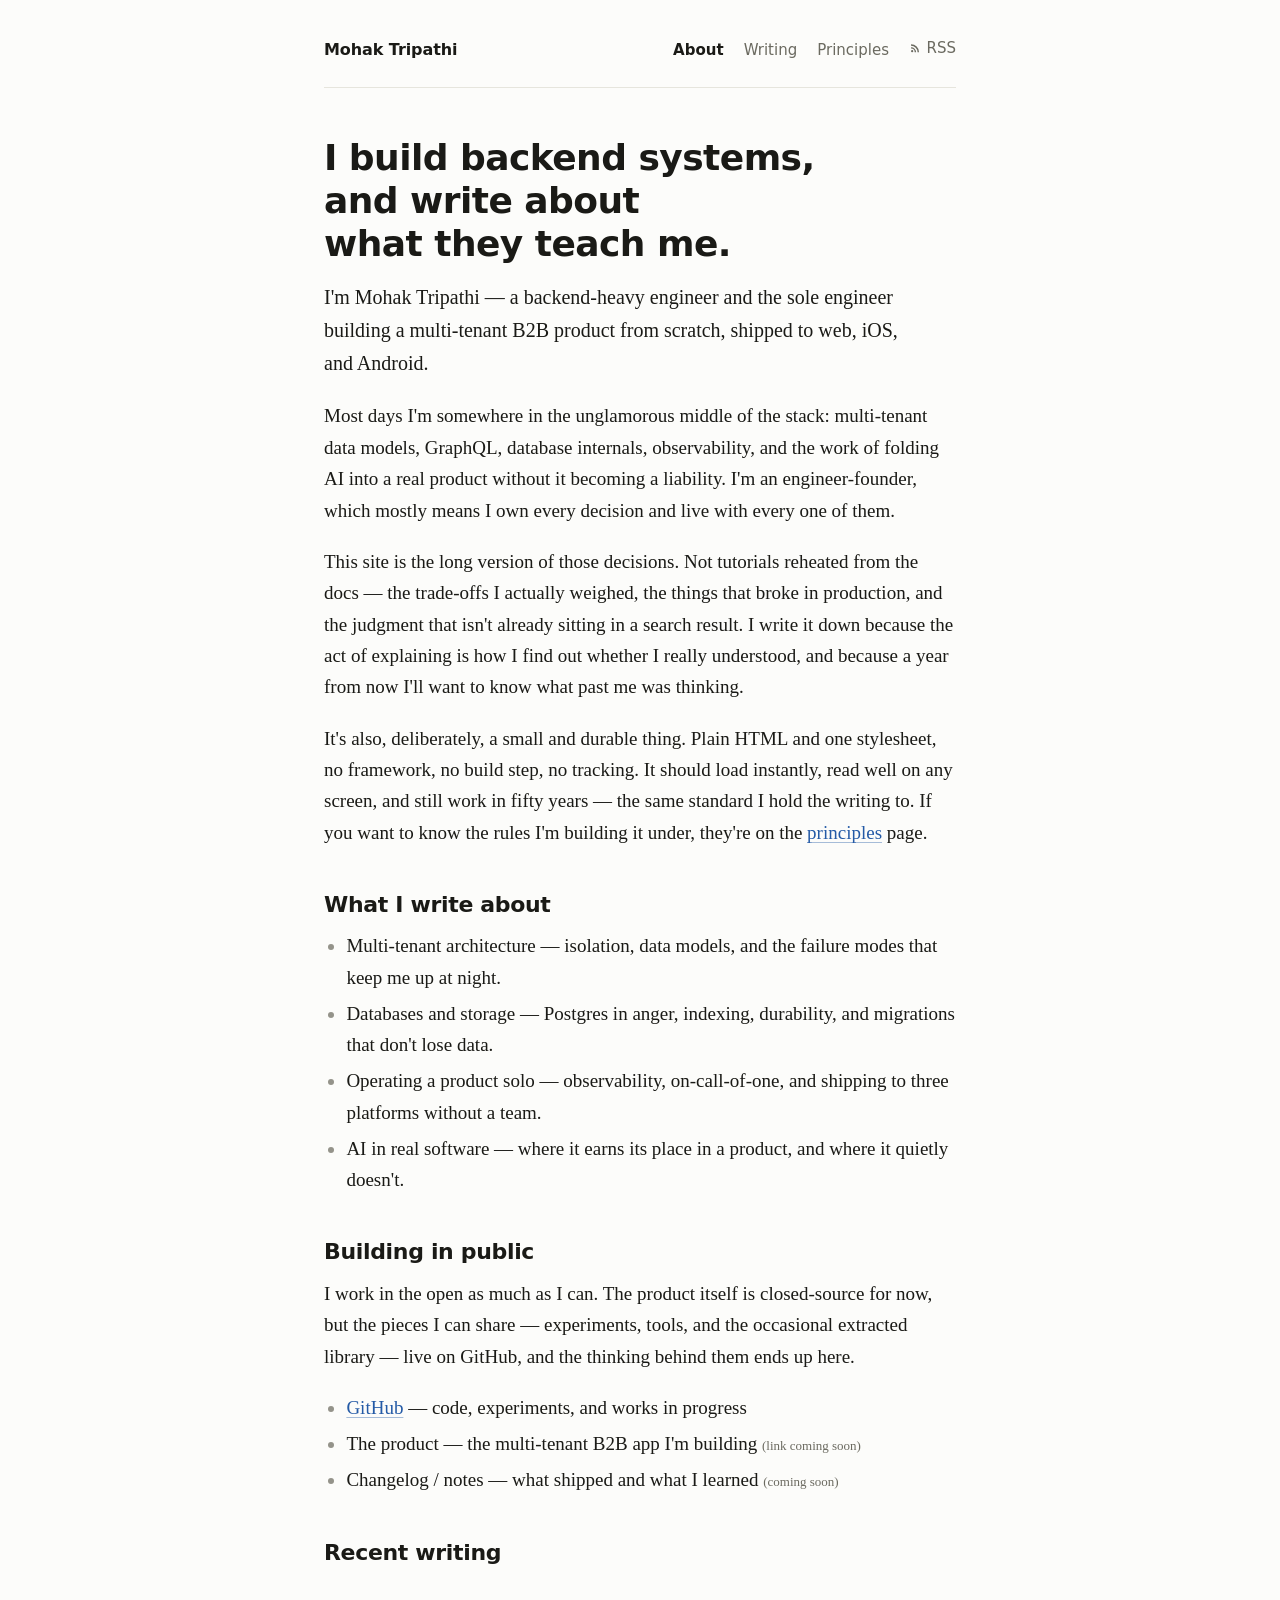
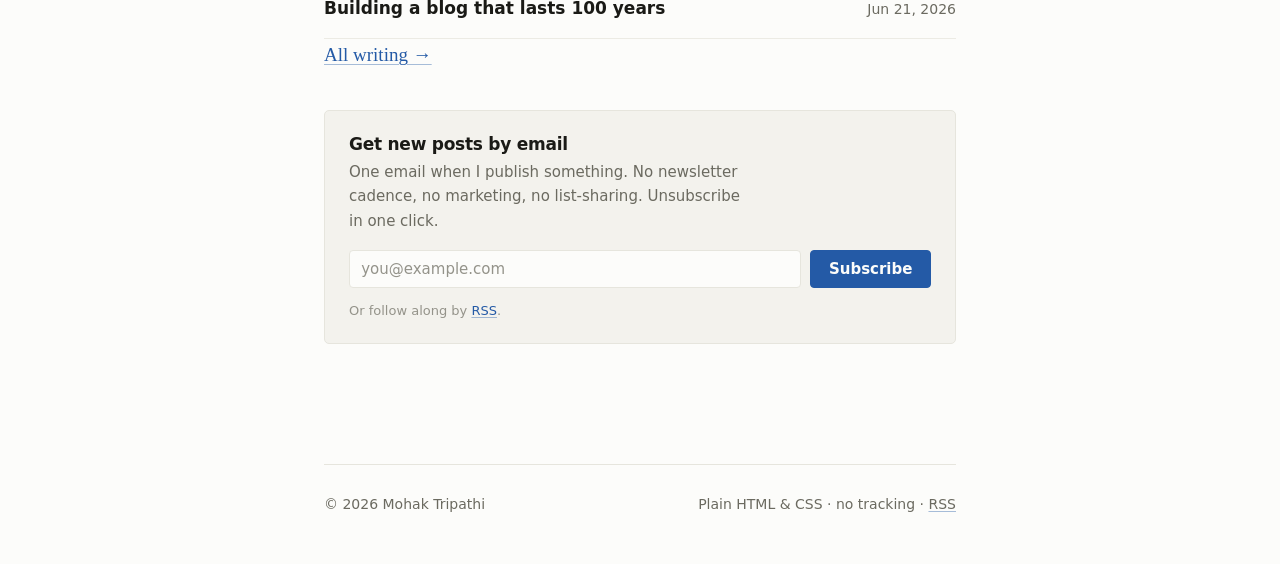
==== index.html @ 9422365d "blog setup with dummy data" ====
<!DOCTYPE html>
<html lang="en">
<head>
  <meta charset="utf-8">
  <meta name="viewport" content="width=device-width, initial-scale=1">
  <title>Mohak Tripathi</title>
  <meta name="description" content="Mohak Tripathi — backend engineer and solo founder. Writing about multi-tenant systems, databases, and building a product in public.">
  <meta name="color-scheme" content="light dark">

  <!-- Open Graph -->
  <meta property="og:type" content="website">
  <meta property="og:title" content="Mohak Tripathi">
  <meta property="og:description" content="Backend engineer and solo founder. Writing about multi-tenant systems, databases, and building a product in public.">
  <meta property="og:url" content="https://mohaktripathi.com/">
  <meta property="og:image" content="https://mohaktripathi.com/assets/og-image.svg">

  <!-- Twitter -->
  <meta name="twitter:card" content="summary_large_image">
  <meta name="twitter:title" content="Mohak Tripathi">
  <meta name="twitter:description" content="Backend engineer and solo founder. Writing about multi-tenant systems, databases, and building a product in public.">
  <meta name="twitter:image" content="https://mohaktripathi.com/assets/og-image.svg">

  <link rel="canonical" href="https://mohaktripathi.com/">
  <link rel="stylesheet" href="/style.css">
  <link rel="icon" type="image/svg+xml" href="/assets/favicon.svg">
  <link rel="alternate" type="application/rss+xml" title="Mohak Tripathi — RSS" href="/feed.xml">
</head>
<body>
  <a class="skip-link" href="#main">Skip to content</a>
  <div class="page">
    <header class="site-header">
      <p class="site-title"><a href="/">Mohak Tripathi</a></p>
      <nav class="site-nav" aria-label="Primary">
        <a href="/" aria-current="page">About</a>
        <a href="/blog/">Writing</a>
        <a href="/principles/">Principles</a>
        <a href="/feed.xml"><svg class="rss-icon" viewBox="0 0 24 24" aria-hidden="true"><path d="M6.18 15.64a2.18 2.18 0 1 1 0 4.36 2.18 2.18 0 0 1 0-4.36zM4 4.44A15.56 15.56 0 0 1 19.56 20h-2.83A12.73 12.73 0 0 0 4 7.27V4.44zm0 5.66A9.9 9.9 0 0 1 13.9 20h-2.83A7.07 7.07 0 0 0 4 12.93V10.1z"/></svg>RSS</a>
      </nav>
    </header>

    <main id="main" class="intro">
      <h1>I build backend systems, and write about what they teach me.</h1>
      <p class="lede">
        I'm Mohak Tripathi — a backend-heavy engineer and the sole engineer building a
        multi-tenant B2B product from scratch, shipped to web, iOS, and Android.
      </p>

      <p>
        Most days I'm somewhere in the unglamorous middle of the stack: multi-tenant
        data models, GraphQL, database internals, observability, and the work of folding
        AI into a real product without it becoming a liability. I'm an engineer-founder,
        which mostly means I own every decision and live with every one of them.
      </p>

      <p>
        This site is the long version of those decisions. Not tutorials reheated from the
        docs — the trade-offs I actually weighed, the things that broke in production, and
        the judgment that isn't already sitting in a search result. I write it down because
        the act of explaining is how I find out whether I really understood, and because a
        year from now I'll want to know what past me was thinking.
      </p>

      <p>
        It's also, deliberately, a small and durable thing. Plain HTML and one stylesheet,
        no framework, no build step, no tracking. It should load instantly, read well on
        any screen, and still work in fifty years — the same standard I hold the writing to.
        If you want to know the rules I'm building it under, they're on the
        <a href="/principles/">principles</a> page.
      </p>

      <h2>What I write about</h2>
      <ul>
        <li>Multi-tenant architecture — isolation, data models, and the failure modes that keep me up at night.</li>
        <li>Databases and storage — Postgres in anger, indexing, durability, and migrations that don't lose data.</li>
        <li>Operating a product solo — observability, on-call-of-one, and shipping to three platforms without a team.</li>
        <li>AI in real software — where it earns its place in a product, and where it quietly doesn't.</li>
      </ul>

      <h2>Building in public</h2>
      <p>
        I work in the open as much as I can. The product itself is closed-source for now,
        but the pieces I can share — experiments, tools, and the occasional extracted
        library — live on GitHub, and the thinking behind them ends up here.
      </p>
      <ul>
        <li><a href="https://github.com/Mohak-Tripathi">GitHub</a> — code, experiments, and works in progress</li>
        <li>The product — the multi-tenant B2B app I'm building <small>(link coming soon)</small></li>
        <li>Changelog / notes — what shipped and what I learned <small>(coming soon)</small></li>
      </ul>

      <h2>Recent writing</h2>
      <ul class="post-list">
        <li>
          <a href="/blog/building-a-blog-that-lasts-100-years/">Building a blog that lasts 100 years</a>
          <time datetime="2026-06-21">Jun 21, 2026</time>
        </li>
      </ul>
      <p><a href="/blog/">All writing →</a></p>

      <section class="subscribe" aria-labelledby="sub-home">
        <h2 id="sub-home">Get new posts by email</h2>
        <p>One email when I publish something. No newsletter cadence, no marketing, no list-sharing. Unsubscribe in one click.</p>
        <form action="#" method="post">
          <label for="email-home" class="skip-link">Email address</label>
          <input id="email-home" type="email" name="email" placeholder="you@example.com" autocomplete="email" required>
          <button type="submit">Subscribe</button>
        </form>
        <p class="fineprint">Or follow along by <a href="/feed.xml">RSS</a>.</p>
      </section>
    </main>

    <footer class="site-footer">
      <span>© 2026 Mohak Tripathi</span>
      <span>Plain HTML &amp; CSS · no tracking · <a href="/feed.xml">RSS</a></span>
    </footer>
  </div>
</body>
</html>
---- style.css ----
/* ===========================================================================
   Mohak Tripathi — style.css
   One file. System fonts. No build, no deps, no tracking. Light + dark.
   Designed to be calm, readable, and still correct in 50 years.

   The principles this site is built on, applied to its own CSS:
     · Clarity      — one column, clear hierarchy, nothing competes with words.
     · Durability   — system fonts, hex colors, plain selectors. No trends.
     · Simplicity   — one accent, used only for links. Restraint is the design.
   =========================================================================== */

:root {
  /* Type ------------------------------------------------------------------ */
  --serif: Charter, "Bitstream Charter", "Sitka Text", Cambria, Georgia, "Times New Roman", serif;
  --sans:  system-ui, -apple-system, "Segoe UI", Roboto, Helvetica, Arial, sans-serif;
  --mono:  ui-monospace, "SF Mono", SFMono-Regular, Menlo, Consolas, "Liberation Mono", monospace;

  --measure: 42.5rem;   /* ~680px reading column */
  --pad: 1.5rem;

  /* Light theme (default) ------------------------------------------------- */
  --bg:        #fcfcfa;
  --bg-soft:   #f3f2ed;
  --text:      #1a1a16;
  --muted:     #6b6a60;
  --faint:     #94938a;
  --border:    #e6e5dd;
  --rule:      #ecebe4;
  --accent:    #245aa6;
  --accent-bg: #eef2f9;
}

@media (prefers-color-scheme: dark) {
  :root {
    --bg:        #16161a;
    --bg-soft:   #1e1f24;
    --text:      #e6e5de;
    --muted:     #9a988e;
    --faint:     #6f6e67;
    --border:    #2a2b31;
    --rule:      #232429;
    --accent:    #7ea8ef;
    --accent-bg: #1b2330;
  }
}

/* Reset ---------------------------------------------------------------------*/
*, *::before, *::after { box-sizing: border-box; }
html { -webkit-text-size-adjust: 100%; text-size-adjust: 100%; }

body {
  margin: 0;
  background: var(--bg);
  color: var(--text);
  font-family: var(--serif);
  font-size: 1.1875rem;          /* ~19px */
  line-height: 1.65;
  font-synthesis: none;
  -webkit-font-smoothing: antialiased;
  text-rendering: optimizeLegibility;
}
::selection { background: var(--accent-bg); }

/* Layout --------------------------------------------------------------------*/
.page { max-width: var(--measure); margin: 0 auto; padding: 0 var(--pad); }
main { padding-bottom: 1rem; }

.skip-link {
  position: absolute; left: -9999px; top: 0;
  background: var(--bg); color: var(--accent);
  font-family: var(--sans); font-size: 0.9375rem;
  padding: 0.5rem 0.85rem; border: 1px solid var(--border); border-radius: 3px;
}
.skip-link:focus { left: 0.5rem; top: 0.5rem; z-index: 10; }

/* Header / nav --------------------------------------------------------------*/
.site-header {
  display: flex; flex-wrap: wrap; align-items: baseline;
  justify-content: space-between; gap: 0.5rem 1.5rem;
  padding: 2.25rem 0 1.5rem;
  border-bottom: 1px solid var(--border);
  margin-bottom: 3rem;
}
.site-title {
  margin: 0;
  font-family: var(--sans);
  font-size: 1rem; font-weight: 600; letter-spacing: -0.005em;
  white-space: nowrap;
}
.site-title a { color: var(--text); text-decoration: none; }
.site-title a:hover { color: var(--accent); }

.site-nav {
  display: flex; flex-wrap: wrap; align-items: baseline; gap: 1.25rem;
  font-family: var(--sans); font-size: 0.9375rem;
}
.site-nav a {
  color: var(--muted); text-decoration: none;
  display: inline-flex; align-items: center; gap: 0.35em;
}
.site-nav a:hover { color: var(--text); }
.site-nav a[aria-current="page"] { color: var(--text); font-weight: 600; }
.site-nav .rss-icon { width: 0.82em; height: 0.82em; fill: currentColor; }

/* Footer --------------------------------------------------------------------*/
.site-footer {
  font-family: var(--sans); font-size: 0.875rem; color: var(--muted);
  border-top: 1px solid var(--border);
  margin-top: 4rem; padding: 1.75rem 0 3rem;
  display: flex; flex-wrap: wrap; gap: 0.5rem 1.5rem; justify-content: space-between;
}
.site-footer a { color: var(--muted); }
.site-footer a:hover { color: var(--accent); }

/* Headings ------------------------------------------------------------------*/
h1, h2, h3, h4 {
  font-family: var(--sans);
  font-weight: 650; line-height: 1.2; letter-spacing: -0.015em;
  color: var(--text); text-wrap: balance;
}
h1 { font-size: 2rem; margin: 0 0 0.75rem; }
h2 { font-size: 1.375rem; margin: 2.75rem 0 0.75rem; }
h3 { font-size: 1.125rem; margin: 2.25rem 0 0.4rem; }

/* Prose ---------------------------------------------------------------------*/
p { margin: 0 0 1.25rem; text-wrap: pretty; }

a {
  color: var(--accent);
  text-decoration-line: underline;
  text-decoration-thickness: 1px;
  text-underline-offset: 0.16em;
  text-decoration-color: color-mix(in srgb, var(--accent) 40%, transparent);
}
a:hover { text-decoration-color: var(--accent); }

strong { font-weight: 650; }
em { font-style: italic; }
small { font-size: 0.8125rem; color: var(--muted); }

ul, ol { margin: 0 0 1.25rem; padding-left: 1.4rem; }
li { margin: 0.3rem 0; }
li::marker { color: var(--faint); }

hr { border: 0; border-top: 1px solid var(--border); margin: 2.75rem 0; }

blockquote {
  margin: 1.5rem 0;
  padding: 0.1rem 0 0.1rem 1.25rem;
  border-left: 2px solid var(--accent);
  color: var(--muted);
}
blockquote p:last-child { margin-bottom: 0; }

/* Code ----------------------------------------------------------------------*/
code, kbd, samp, pre { font-family: var(--mono); }
:not(pre) > code {
  font-size: 0.85em; background: var(--bg-soft);
  border: 1px solid var(--border); border-radius: 3px;
  padding: 0.1em 0.35em; word-break: break-word;
}
pre {
  font-size: 0.875rem; line-height: 1.55;
  background: var(--bg-soft); border: 1px solid var(--border); border-radius: 4px;
  padding: 1rem 1.1rem; margin: 1.5rem 0; overflow-x: auto;
}
pre code { background: none; border: 0; padding: 0; font-size: inherit; }

/* Figures / images ----------------------------------------------------------*/
img { max-width: 100%; height: auto; }
figure { margin: 1.75rem 0; }
figure img, .img-placeholder {
  display: block; width: 100%;
  border: 1px solid var(--border); border-radius: 4px;
}
.img-placeholder {
  aspect-ratio: 16 / 9;
  background-color: var(--bg-soft);
  background-image: repeating-linear-gradient(
    135deg, transparent 0 11px,
    color-mix(in srgb, var(--faint) 22%, transparent) 11px 12px);
  display: flex; align-items: center; justify-content: center;
}
.img-placeholder span {
  font-family: var(--mono); font-size: 0.8125rem; color: var(--muted);
  background: var(--bg); padding: 0.25rem 0.6rem; border-radius: 3px;
  border: 1px solid var(--border);
}
figcaption {
  font-family: var(--sans); font-size: 0.8125rem; color: var(--muted);
  margin-top: 0.6rem; text-align: center; text-wrap: pretty;
}

/* Tables --------------------------------------------------------------------*/
table { width: 100%; border-collapse: collapse; font-size: 0.9375rem; margin: 1.5rem 0; }
th, td { text-align: left; padding: 0.5rem 0.85rem 0.5rem 0; border-bottom: 1px solid var(--border); vertical-align: top; }
th { font-family: var(--sans); font-weight: 600; }

/* Audio ---------------------------------------------------------------------*/
audio {
  width: 100%; margin: 1.5rem 0; display: block;
  border-radius: 4px;
}

/* Video embed (responsive 16:9) ---------------------------------------------*/
.video-wrapper {
  position: relative; padding-bottom: 56.25%; height: 0; overflow: hidden;
  border-radius: 4px; border: 1px solid var(--border); margin: 1.75rem 0;
}
.video-wrapper iframe {
  position: absolute; top: 0; left: 0; width: 100%; height: 100%; border: 0;
}

/* Downloadable file link ----------------------------------------------------*/
.file-link {
  display: inline-flex; align-items: center; gap: 0.45em;
  font-family: var(--sans); font-size: 0.9375rem; font-weight: 500;
  color: var(--text); text-decoration: none;
  padding: 0.45rem 0.9rem; border: 1px solid var(--border);
  border-radius: 4px; background: var(--bg-soft);
}
.file-link:hover { border-color: var(--accent); color: var(--accent); }
.file-link svg { width: 1em; height: 1em; fill: none; stroke: currentColor; stroke-width: 2; flex-shrink: 0; }

/* Home intro ----------------------------------------------------------------*/
.intro h1 { font-size: 2.25rem; margin-bottom: 1rem; }
.lede { font-size: 1.25rem; color: var(--text); }

/* Post list -----------------------------------------------------------------*/
.post-list { list-style: none; margin: 0; padding: 0; }
.post-list li {
  margin: 0; padding: 1rem 0; border-bottom: 1px solid var(--rule);
  display: flex; flex-wrap: wrap; align-items: baseline; justify-content: space-between;
  gap: 0.2rem 1.5rem;
}
.post-list a {
  font-family: var(--sans); font-size: 1.0625rem; font-weight: 550;
  color: var(--text); text-decoration: none;
}
.post-list a:hover { color: var(--accent); }
.post-list time {
  font-family: var(--sans); font-size: 0.875rem; color: var(--muted);
  font-variant-numeric: tabular-nums; white-space: nowrap;
}

.year-heading {
  font-family: var(--sans); font-size: 0.8125rem; font-weight: 600;
  letter-spacing: 0.07em; text-transform: uppercase; color: var(--faint);
  margin: 2.5rem 0 0.25rem;
}
.year-heading:first-of-type { margin-top: 0; }

/* Post header ---------------------------------------------------------------*/
.post-header { margin-bottom: 2.25rem; }
.post-header h1 { margin-bottom: 0.6rem; }
.post-meta {
  font-family: var(--sans); font-size: 0.875rem; color: var(--muted);
  display: flex; flex-wrap: wrap; gap: 0.5rem;
}
.post-meta time { font-variant-numeric: tabular-nums; }
.post-meta .dot { color: var(--faint); }

.backlink {
  font-family: var(--sans); font-size: 0.9375rem; display: inline-block;
  text-decoration: none; color: var(--muted); margin-top: 0.5rem;
}
.backlink:hover { color: var(--accent); }

/* Newsletter block ----------------------------------------------------------*/
.subscribe {
  border: 1px solid var(--border); border-radius: 5px;
  background: var(--bg-soft);
  padding: 1.4rem 1.5rem; margin: 2.5rem 0;
}
.subscribe h2, .subscribe h3 {
  font-size: 1.0625rem; margin: 0 0 0.35rem;
}
.subscribe p {
  font-family: var(--sans); font-size: 0.9375rem; color: var(--muted);
  margin: 0 0 1rem; max-width: 42ch;
}
.subscribe form {
  display: flex; flex-wrap: wrap; gap: 0.6rem; align-items: stretch;
}
.subscribe input[type="email"] {
  flex: 1 1 16rem; min-width: 0;
  font-family: var(--sans); font-size: 0.9375rem; color: var(--text);
  background: var(--bg); border: 1px solid var(--border); border-radius: 4px;
  padding: 0.55rem 0.7rem;
}
.subscribe input[type="email"]::placeholder { color: var(--faint); }
.subscribe button {
  font-family: var(--sans); font-size: 0.9375rem; font-weight: 600;
  color: var(--bg); background: var(--accent);
  border: 1px solid var(--accent); border-radius: 4px;
  padding: 0.55rem 1.1rem; cursor: pointer;
}
.subscribe button:hover { filter: brightness(1.06); }
.subscribe .fineprint {
  font-family: var(--sans); font-size: 0.8125rem; color: var(--faint);
  margin: 0.75rem 0 0;
}

/* Sponsor slot --------------------------------------------------------------*/
.sponsor {
  margin: 2.5rem 0 0;
  padding-top: 1.25rem;
  border-top: 1px solid var(--rule);
  display: flex; align-items: center; gap: 0.9rem;
  font-family: var(--sans);
}
.sponsor .label {
  font-size: 0.6875rem; letter-spacing: 0.08em; text-transform: uppercase;
  color: var(--faint); white-space: nowrap;
}
.sponsor .logo {
  width: 5.5rem; height: 2rem; flex: none; border-radius: 3px;
  border: 1px solid var(--border);
  background-color: var(--bg-soft);
  background-image: repeating-linear-gradient(
    135deg, transparent 0 7px,
    color-mix(in srgb, var(--faint) 24%, transparent) 7px 8px);
}
.sponsor .blurb { font-size: 0.875rem; color: var(--muted); }
.sponsor .blurb a { font-weight: 550; }

/* Principles page -----------------------------------------------------------*/
.doc-note {
  font-size: 1.0625rem; color: var(--muted); font-style: italic;
  border-left: 2px solid var(--border); padding-left: 1.1rem; margin: 0 0 2.5rem;
}
.principle { margin: 2.25rem 0; }
.principle h2 {
  margin: 0 0 0.4rem; display: flex; flex-wrap: wrap; align-items: baseline; gap: 0.65rem;
}
.tag {
  font-family: var(--mono); font-size: 0.6875rem; font-weight: 400;
  letter-spacing: 0.04em; text-transform: lowercase;
  padding: 0.12em 0.5em; border-radius: 100px; border: 1px solid var(--border);
  position: relative; top: -0.12em;
}
.tag.core { color: var(--accent); border-color: color-mix(in srgb, var(--accent) 45%, var(--border)); background: var(--accent-bg); }
.tag.candidate { color: var(--muted); }
.num { color: var(--faint); font-variant-numeric: tabular-nums; }

.changelog { font-family: var(--sans); font-size: 0.9375rem; }
.changelog li { color: var(--muted); }
.changelog b { color: var(--text); font-variant-numeric: tabular-nums; }

/* Focus ---------------------------------------------------------------------*/
:focus-visible { outline: 2px solid var(--accent); outline-offset: 2px; border-radius: 2px; }

/* Responsive ----------------------------------------------------------------*/
@media (max-width: 34rem) {
  body { font-size: 1.125rem; line-height: 1.6; }
  .intro h1 { font-size: 1.875rem; }
  h1 { font-size: 1.75rem; }
  .site-header { margin-bottom: 2.25rem; }
}

/* Print ---------------------------------------------------------------------*/
@media print {
  :root { --bg: #fff; --bg-soft: #fff; --text: #000; --muted: #333; --accent: #000; --border: #ccc; }
  .site-nav, .site-footer, .subscribe, .sponsor, .skip-link { display: none; }
  a { text-decoration: none; color: #000; }
  pre, figure img, .img-placeholder { border-color: #ccc; }
}
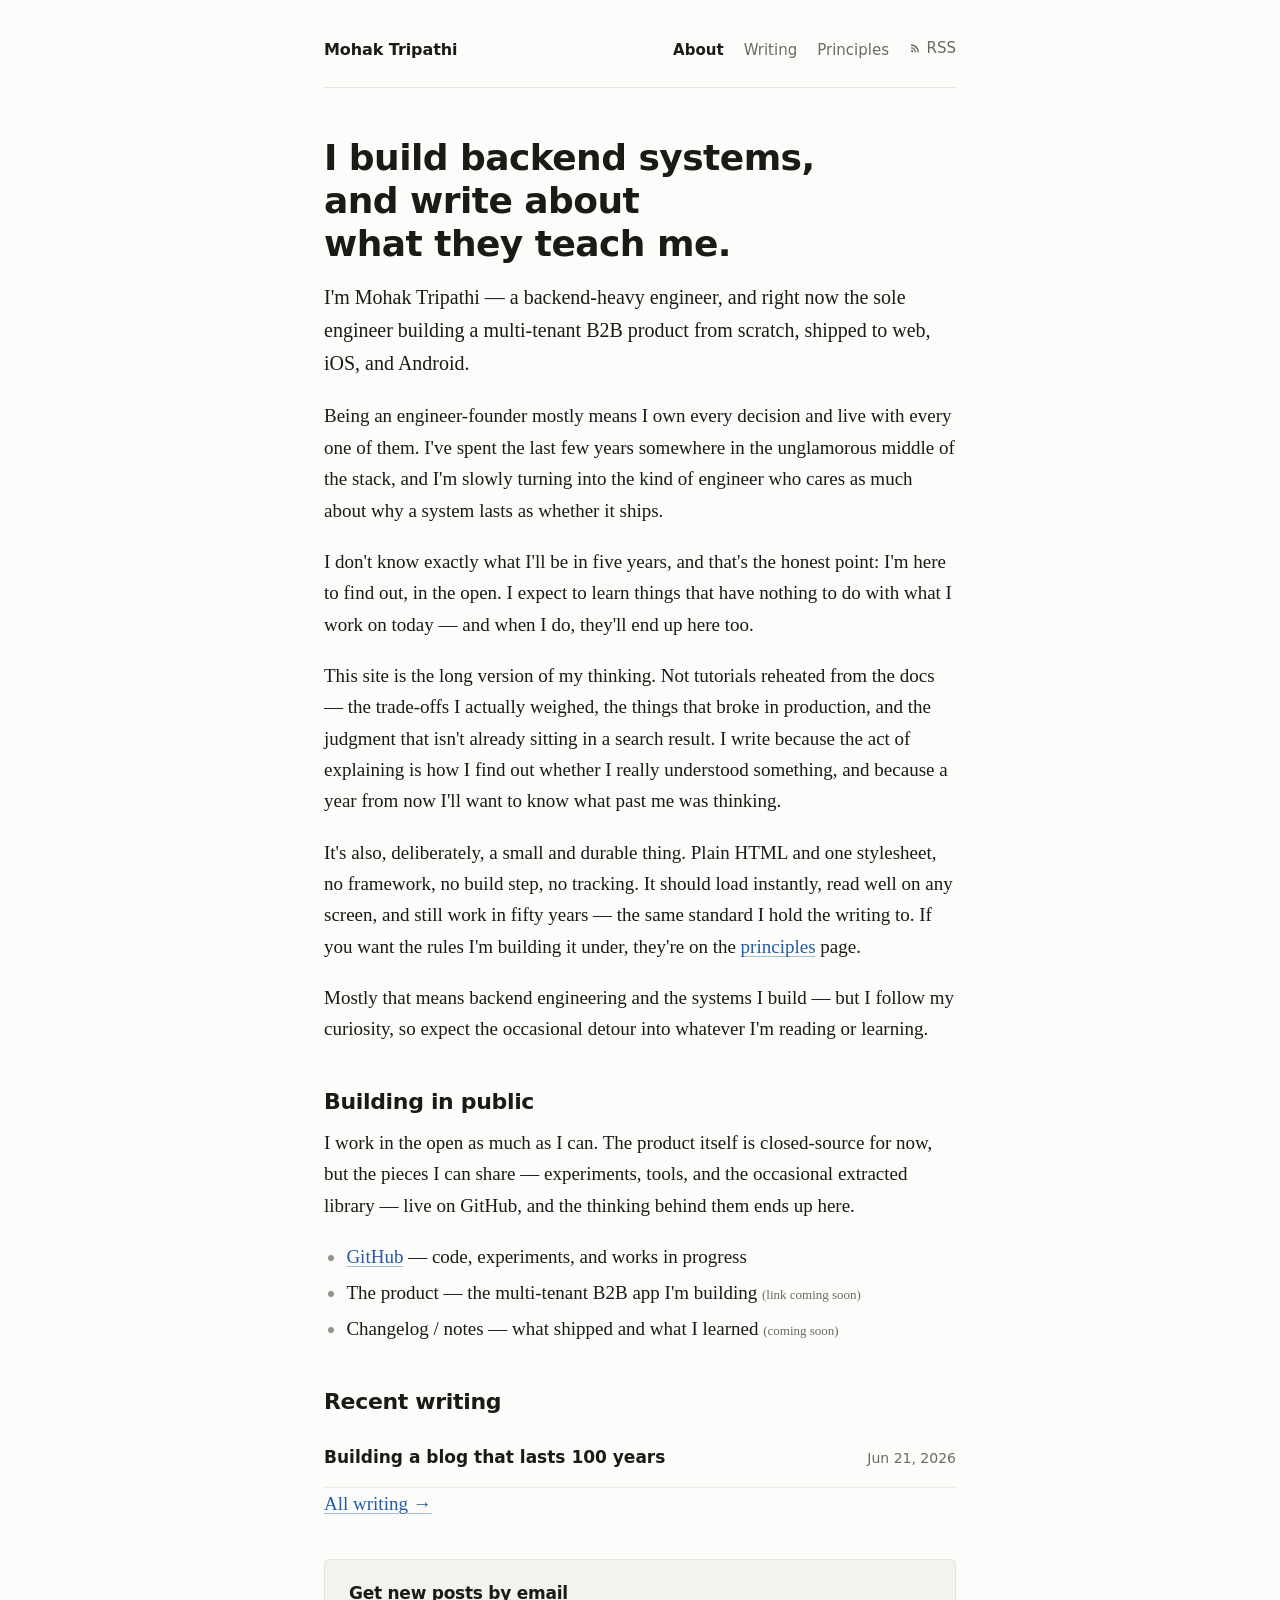
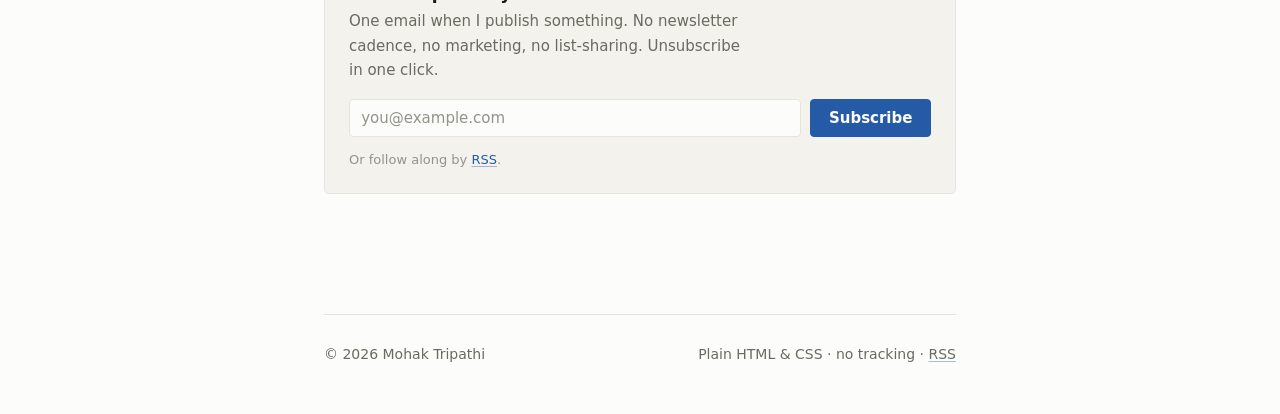
==== commit 5350295c: "Update index.html" ====
--- a/index.html
+++ b/index.html
@@ -4,20 +4,20 @@
   <meta charset="utf-8">
   <meta name="viewport" content="width=device-width, initial-scale=1">
   <title>Mohak Tripathi</title>
-  <meta name="description" content="Mohak Tripathi — backend engineer and solo founder. Writing about multi-tenant systems, databases, and building a product in public.">
+  <meta name="description" content="Mohak Tripathi — backend engineer and solo founder, building a B2B product in public and writing about what it teaches me.">
   <meta name="color-scheme" content="light dark">
 
   <!-- Open Graph -->
   <meta property="og:type" content="website">
   <meta property="og:title" content="Mohak Tripathi">
-  <meta property="og:description" content="Backend engineer and solo founder. Writing about multi-tenant systems, databases, and building a product in public.">
+  <meta property="og:description" content="Backend engineer and solo founder, building a B2B product in public and writing about what it teaches me.">
   <meta property="og:url" content="https://mohaktripathi.com/">
   <meta property="og:image" content="https://mohaktripathi.com/assets/og-image.svg">
 
   <!-- Twitter -->
   <meta name="twitter:card" content="summary_large_image">
   <meta name="twitter:title" content="Mohak Tripathi">
-  <meta name="twitter:description" content="Backend engineer and solo founder. Writing about multi-tenant systems, databases, and building a product in public.">
+  <meta name="twitter:description" content="Backend engineer and solo founder, building a B2B product in public and writing about what it teaches me.">
   <meta name="twitter:image" content="https://mohaktripathi.com/assets/og-image.svg">
 
   <link rel="canonical" href="https://mohaktripathi.com/">
@@ -41,22 +41,28 @@
     <main id="main" class="intro">
       <h1>I build backend systems, and write about what they teach me.</h1>
       <p class="lede">
-        I'm Mohak Tripathi — a backend-heavy engineer and the sole engineer building a
-        multi-tenant B2B product from scratch, shipped to web, iOS, and Android.
+        I'm Mohak Tripathi — a backend-heavy engineer, and right now the sole engineer
+        building a multi-tenant B2B product from scratch, shipped to web, iOS, and Android.
       </p>
 
       <p>
-        Most days I'm somewhere in the unglamorous middle of the stack: multi-tenant
-        data models, GraphQL, database internals, observability, and the work of folding
-        AI into a real product without it becoming a liability. I'm an engineer-founder,
-        which mostly means I own every decision and live with every one of them.
+        Being an engineer-founder mostly means I own every decision and live with every one
+        of them. I've spent the last few years somewhere in the unglamorous middle of the
+        stack, and I'm slowly turning into the kind of engineer who cares as much about why a
+        system lasts as whether it ships.
       </p>
 
       <p>
-        This site is the long version of those decisions. Not tutorials reheated from the
-        docs — the trade-offs I actually weighed, the things that broke in production, and
-        the judgment that isn't already sitting in a search result. I write it down because
-        the act of explaining is how I find out whether I really understood, and because a
+        I don't know exactly what I'll be in five years, and that's the honest point: I'm here
+        to find out, in the open. I expect to learn things that have nothing to do with what I
+        work on today — and when I do, they'll end up here too.
+      </p>
+
+      <p>
+        This site is the long version of my thinking. Not tutorials reheated from the docs —
+        the trade-offs I actually weighed, the things that broke in production, and the
+        judgment that isn't already sitting in a search result. I write because the act of
+        explaining is how I find out whether I really understood something, and because a
         year from now I'll want to know what past me was thinking.
       </p>
 
@@ -64,17 +70,14 @@
         It's also, deliberately, a small and durable thing. Plain HTML and one stylesheet,
         no framework, no build step, no tracking. It should load instantly, read well on
         any screen, and still work in fifty years — the same standard I hold the writing to.
-        If you want to know the rules I'm building it under, they're on the
+        If you want the rules I'm building it under, they're on the
         <a href="/principles/">principles</a> page.
       </p>
 
-      <h2>What I write about</h2>
-      <ul>
-        <li>Multi-tenant architecture — isolation, data models, and the failure modes that keep me up at night.</li>
-        <li>Databases and storage — Postgres in anger, indexing, durability, and migrations that don't lose data.</li>
-        <li>Operating a product solo — observability, on-call-of-one, and shipping to three platforms without a team.</li>
-        <li>AI in real software — where it earns its place in a product, and where it quietly doesn't.</li>
-      </ul>
+      <p>
+        Mostly that means backend engineering and the systems I build — but I follow my
+        curiosity, so expect the occasional detour into whatever I'm reading or learning.
+      </p>
 
       <h2>Building in public</h2>
       <p>
@@ -95,12 +98,12 @@
           <time datetime="2026-06-21">Jun 21, 2026</time>
         </li>
       </ul>
-      <p><a href="/blog/">All writing →</a></p>
+      <p><a href="/blog/">All writing &rarr;</a></p>
 
       <section class="subscribe" aria-labelledby="sub-home">
         <h2 id="sub-home">Get new posts by email</h2>
         <p>One email when I publish something. No newsletter cadence, no marketing, no list-sharing. Unsubscribe in one click.</p>
-        <form action="#" method="post">
+        <form action="https://buttondown.com/api/emails/embed-subscribe/mohaktripathi" method="post" target="popupwindow">
           <label for="email-home" class="skip-link">Email address</label>
           <input id="email-home" type="email" name="email" placeholder="you@example.com" autocomplete="email" required>
           <button type="submit">Subscribe</button>
@@ -110,8 +113,8 @@
     </main>
 
     <footer class="site-footer">
-      <span>© 2026 Mohak Tripathi</span>
-      <span>Plain HTML &amp; CSS · no tracking · <a href="/feed.xml">RSS</a></span>
+      <span>&copy; 2026 Mohak Tripathi</span>
+      <span>Plain HTML &amp; CSS &middot; no tracking &middot; <a href="/feed.xml">RSS</a></span>
     </footer>
   </div>
 </body>
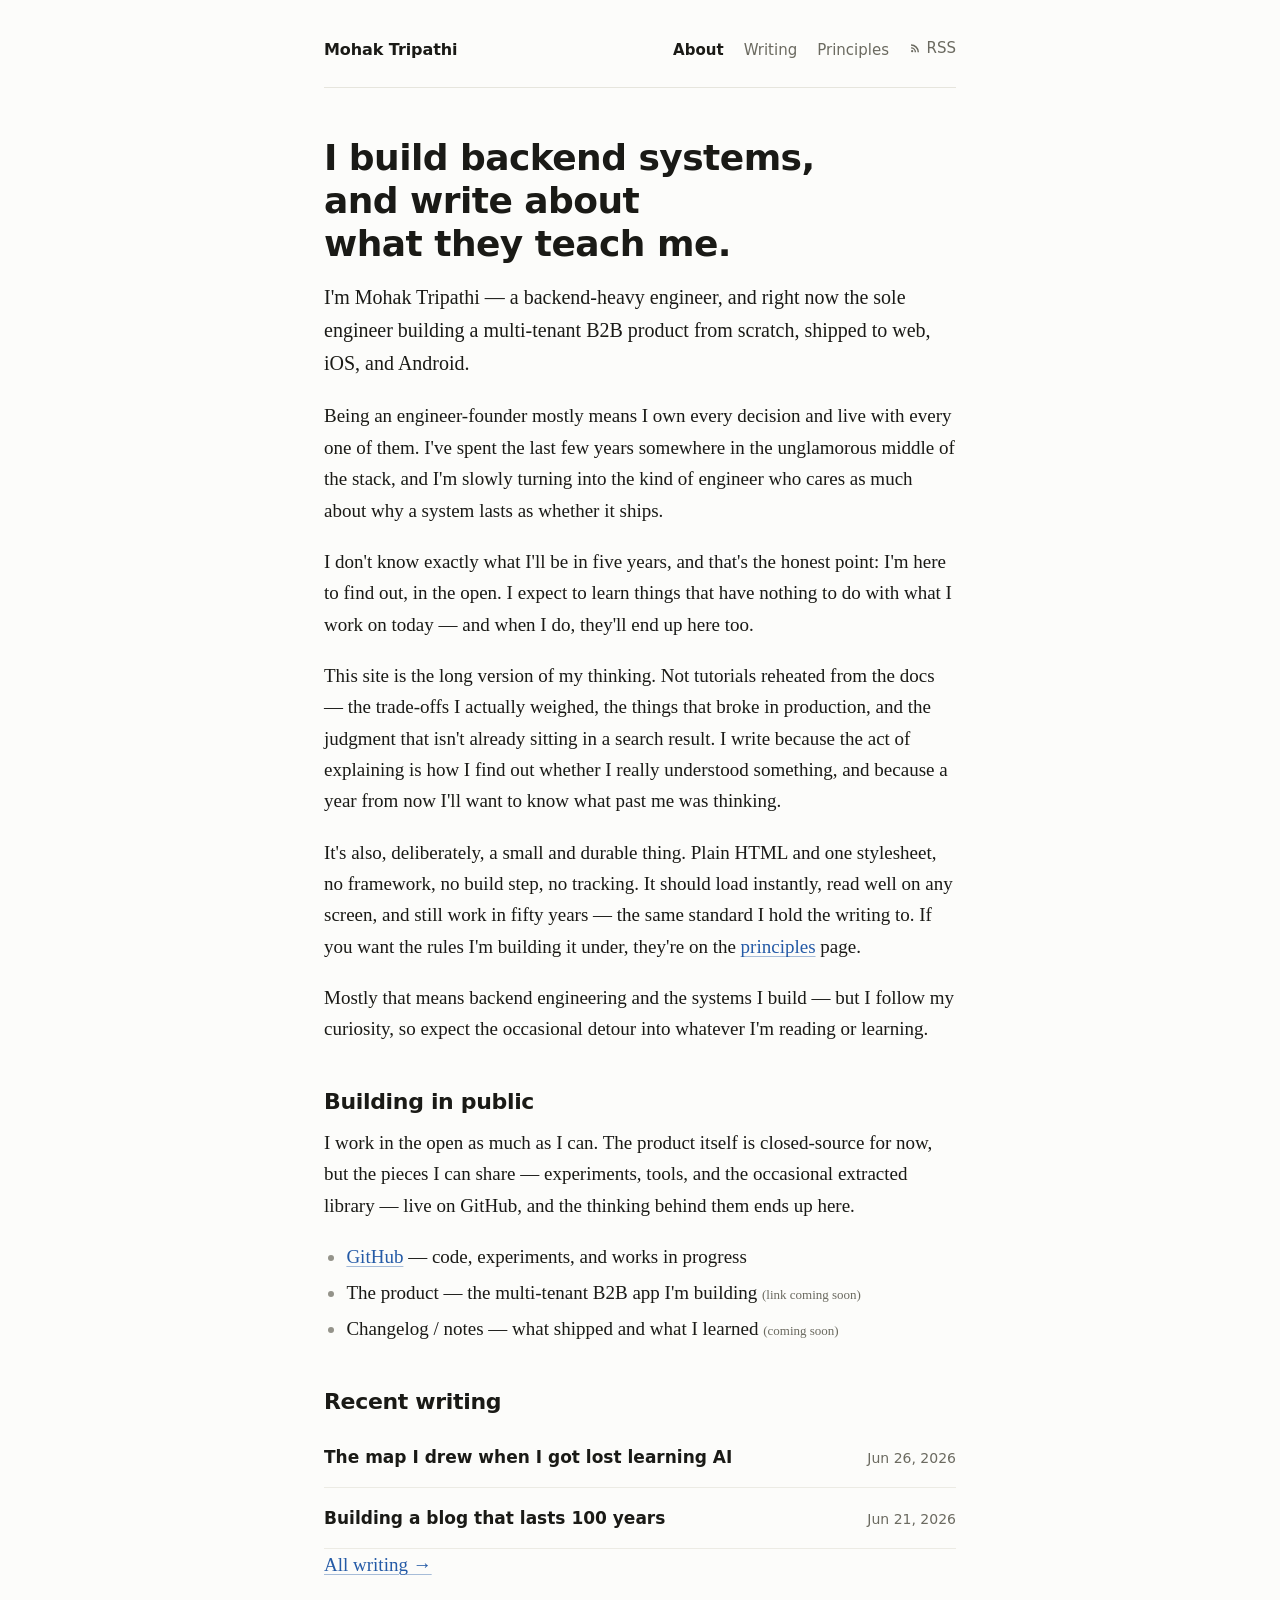
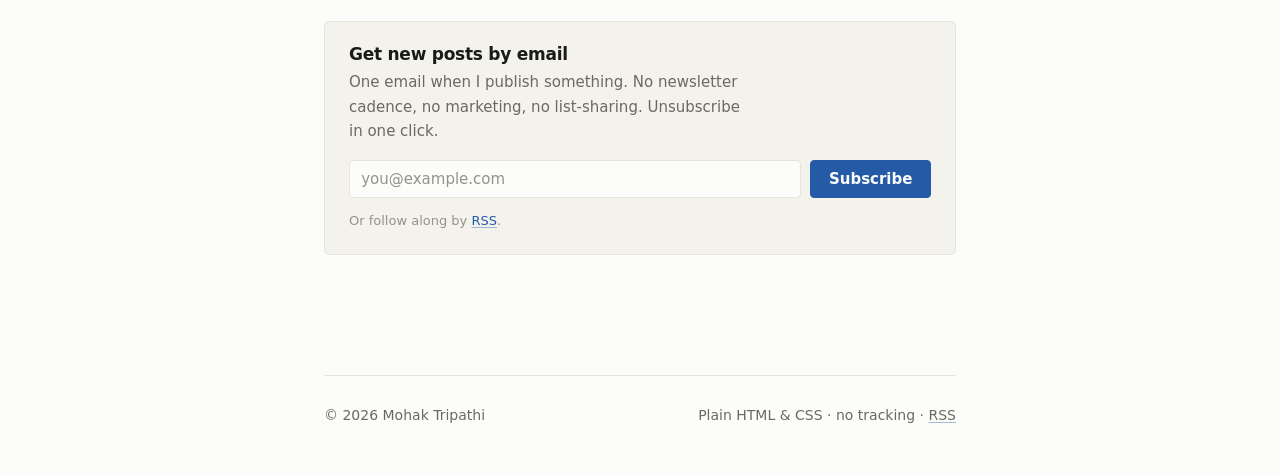
==== commit 83c8777e: "Publish: The map I drew when I got lost learning AI" ====
--- a/index.html
+++ b/index.html
@@ -94,6 +94,10 @@
       <h2>Recent writing</h2>
       <ul class="post-list">
         <li>
+          <a href="/blog/the-map-i-drew-learning-ai/">The map I drew when I got lost learning AI</a>
+          <time datetime="2026-06-26">Jun 26, 2026</time>
+        </li>
+        <li>
           <a href="/blog/building-a-blog-that-lasts-100-years/">Building a blog that lasts 100 years</a>
           <time datetime="2026-06-21">Jun 21, 2026</time>
         </li>
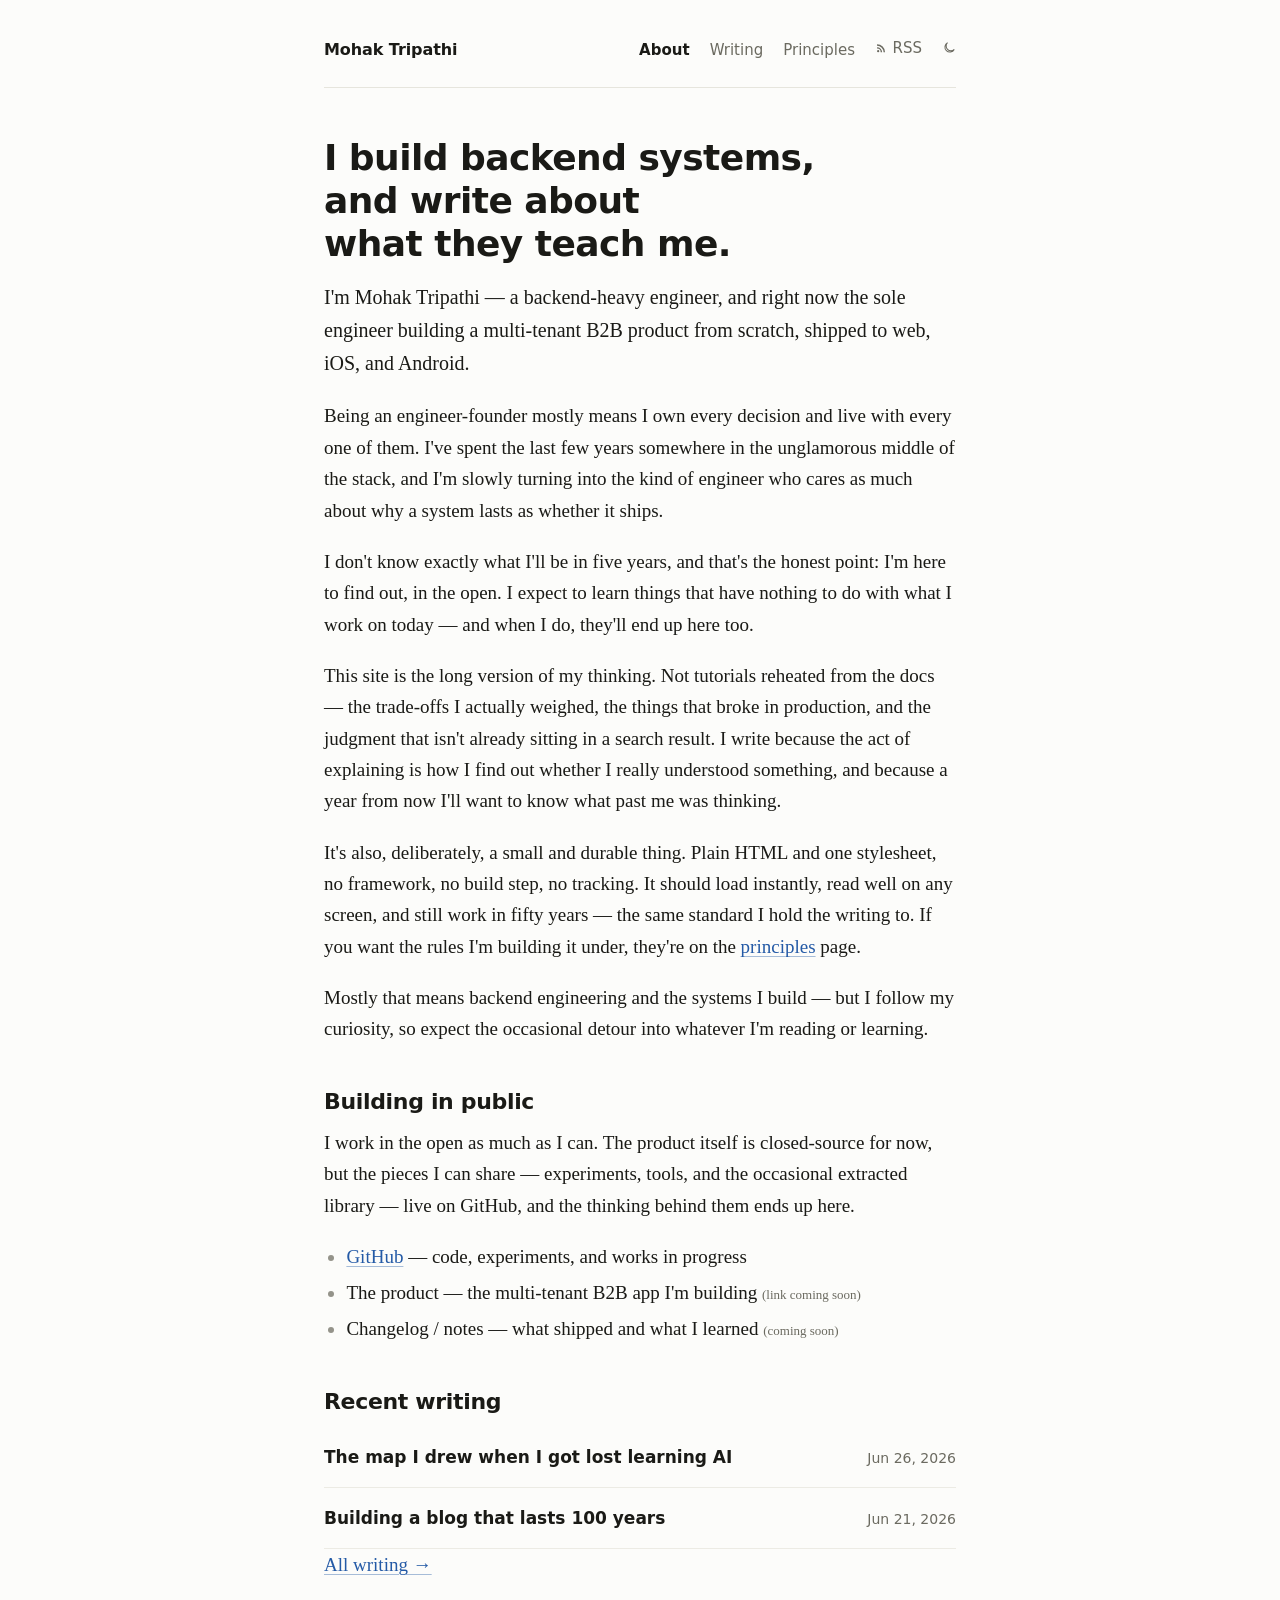
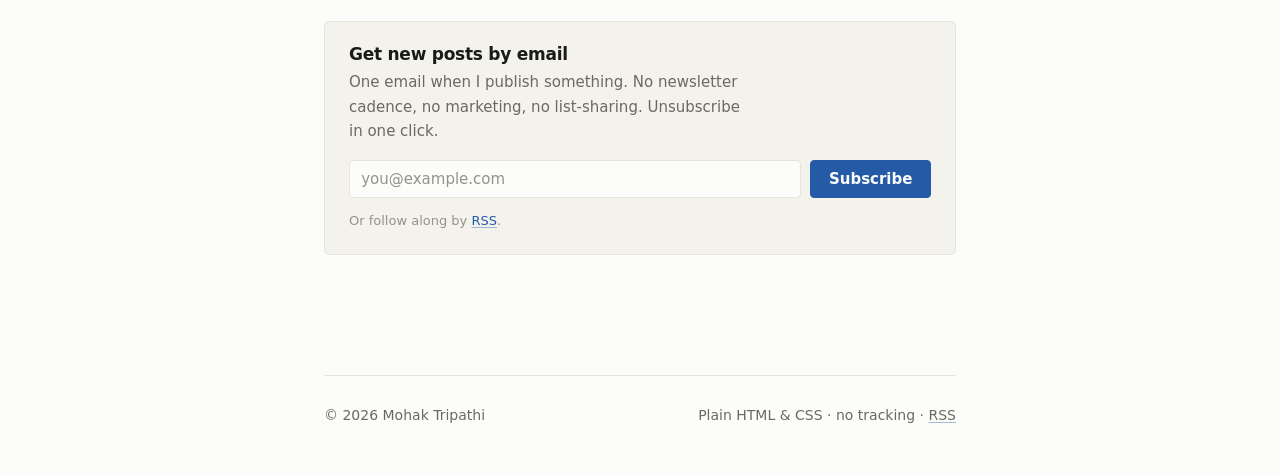
==== commit abfbf7c8: "Implemented dark and light mode feature" ====
--- a/index.html
+++ b/index.html
@@ -6,6 +6,7 @@
   <title>Mohak Tripathi</title>
   <meta name="description" content="Mohak Tripathi — backend engineer and solo founder, building a B2B product in public and writing about what it teaches me.">
   <meta name="color-scheme" content="light dark">
+  <script src="/theme.js"></script>
 
   <!-- Open Graph -->
   <meta property="og:type" content="website">
@@ -35,6 +36,10 @@
         <a href="/blog/">Writing</a>
         <a href="/principles/">Principles</a>
         <a href="/feed.xml"><svg class="rss-icon" viewBox="0 0 24 24" aria-hidden="true"><path d="M6.18 15.64a2.18 2.18 0 1 1 0 4.36 2.18 2.18 0 0 1 0-4.36zM4 4.44A15.56 15.56 0 0 1 19.56 20h-2.83A12.73 12.73 0 0 0 4 7.27V4.44zm0 5.66A9.9 9.9 0 0 1 13.9 20h-2.83A7.07 7.07 0 0 0 4 12.93V10.1z"/></svg>RSS</a>
+        <button type="button" class="theme-toggle" aria-label="Switch to dark mode" aria-pressed="false">
+          <svg class="theme-icon theme-icon-sun" viewBox="0 0 24 24" aria-hidden="true"><circle cx="12" cy="12" r="4"/><path d="M12 2v2M12 20v2M4.93 4.93l1.41 1.41M17.66 17.66l1.41 1.41M2 12h2M20 12h2M4.93 19.07l1.41-1.41M17.66 6.34l1.41-1.41"/></svg>
+          <svg class="theme-icon theme-icon-moon" viewBox="0 0 24 24" aria-hidden="true"><path d="M21 14.5A8.5 8.5 0 1 1 9.5 3 7 7 0 0 0 21 14.5z"/></svg>
+        </button>
       </nav>
     </header>
 
--- a/style.css
+++ b/style.css
@@ -30,23 +30,27 @@
   --accent-bg: #eef2f9;
 }
 
-@media (prefers-color-scheme: dark) {
-  :root {
-    --bg:        #16161a;
-    --bg-soft:   #1e1f24;
-    --text:      #e6e5de;
-    --muted:     #9a988e;
-    --faint:     #6f6e67;
-    --border:    #2a2b31;
-    --rule:      #232429;
-    --accent:    #7ea8ef;
-    --accent-bg: #1b2330;
-  }
+html {
+  color-scheme: light;
+  -webkit-text-size-adjust: 100%;
+  text-size-adjust: 100%;
+}
+
+[data-theme="dark"] {
+  --bg:        #16161a;
+  --bg-soft:   #1e1f24;
+  --text:      #e6e5de;
+  --muted:     #9a988e;
+  --faint:     #6f6e67;
+  --border:    #2a2b31;
+  --rule:      #232429;
+  --accent:    #7ea8ef;
+  --accent-bg: #1b2330;
+  color-scheme: dark;
 }
 
 /* Reset ---------------------------------------------------------------------*/
 *, *::before, *::after { box-sizing: border-box; }
-html { -webkit-text-size-adjust: 100%; text-size-adjust: 100%; }
 
 body {
   margin: 0;
@@ -102,6 +106,16 @@
 .site-nav a[aria-current="page"] { color: var(--text); font-weight: 600; }
 .site-nav .rss-icon { width: 0.82em; height: 0.82em; fill: currentColor; }
 
+.theme-toggle {
+  display: inline-flex; align-items: center; justify-content: center;
+  margin: 0; padding: 0; border: 0; background: none;
+  color: var(--muted); cursor: pointer; line-height: 1;
+}
+.theme-toggle:hover { color: var(--text); }
+.theme-icon { width: 1.05em; height: 1.05em; fill: none; stroke: currentColor; stroke-width: 1.75; }
+html:not([data-theme="dark"]) .theme-icon-sun { display: none; }
+html[data-theme="dark"] .theme-icon-moon { display: none; }
+
 /* Footer --------------------------------------------------------------------*/
 .site-footer {
   font-family: var(--sans); font-size: 0.875rem; color: var(--muted);
@@ -361,7 +375,7 @@
 /* Print ---------------------------------------------------------------------*/
 @media print {
   :root { --bg: #fff; --bg-soft: #fff; --text: #000; --muted: #333; --accent: #000; --border: #ccc; }
-  .site-nav, .site-footer, .subscribe, .sponsor, .skip-link { display: none; }
+  .site-nav, .site-footer, .subscribe, .sponsor, .skip-link, .theme-toggle { display: none; }
   a { text-decoration: none; color: #000; }
   pre, figure img, .img-placeholder { border-color: #ccc; }
 }
